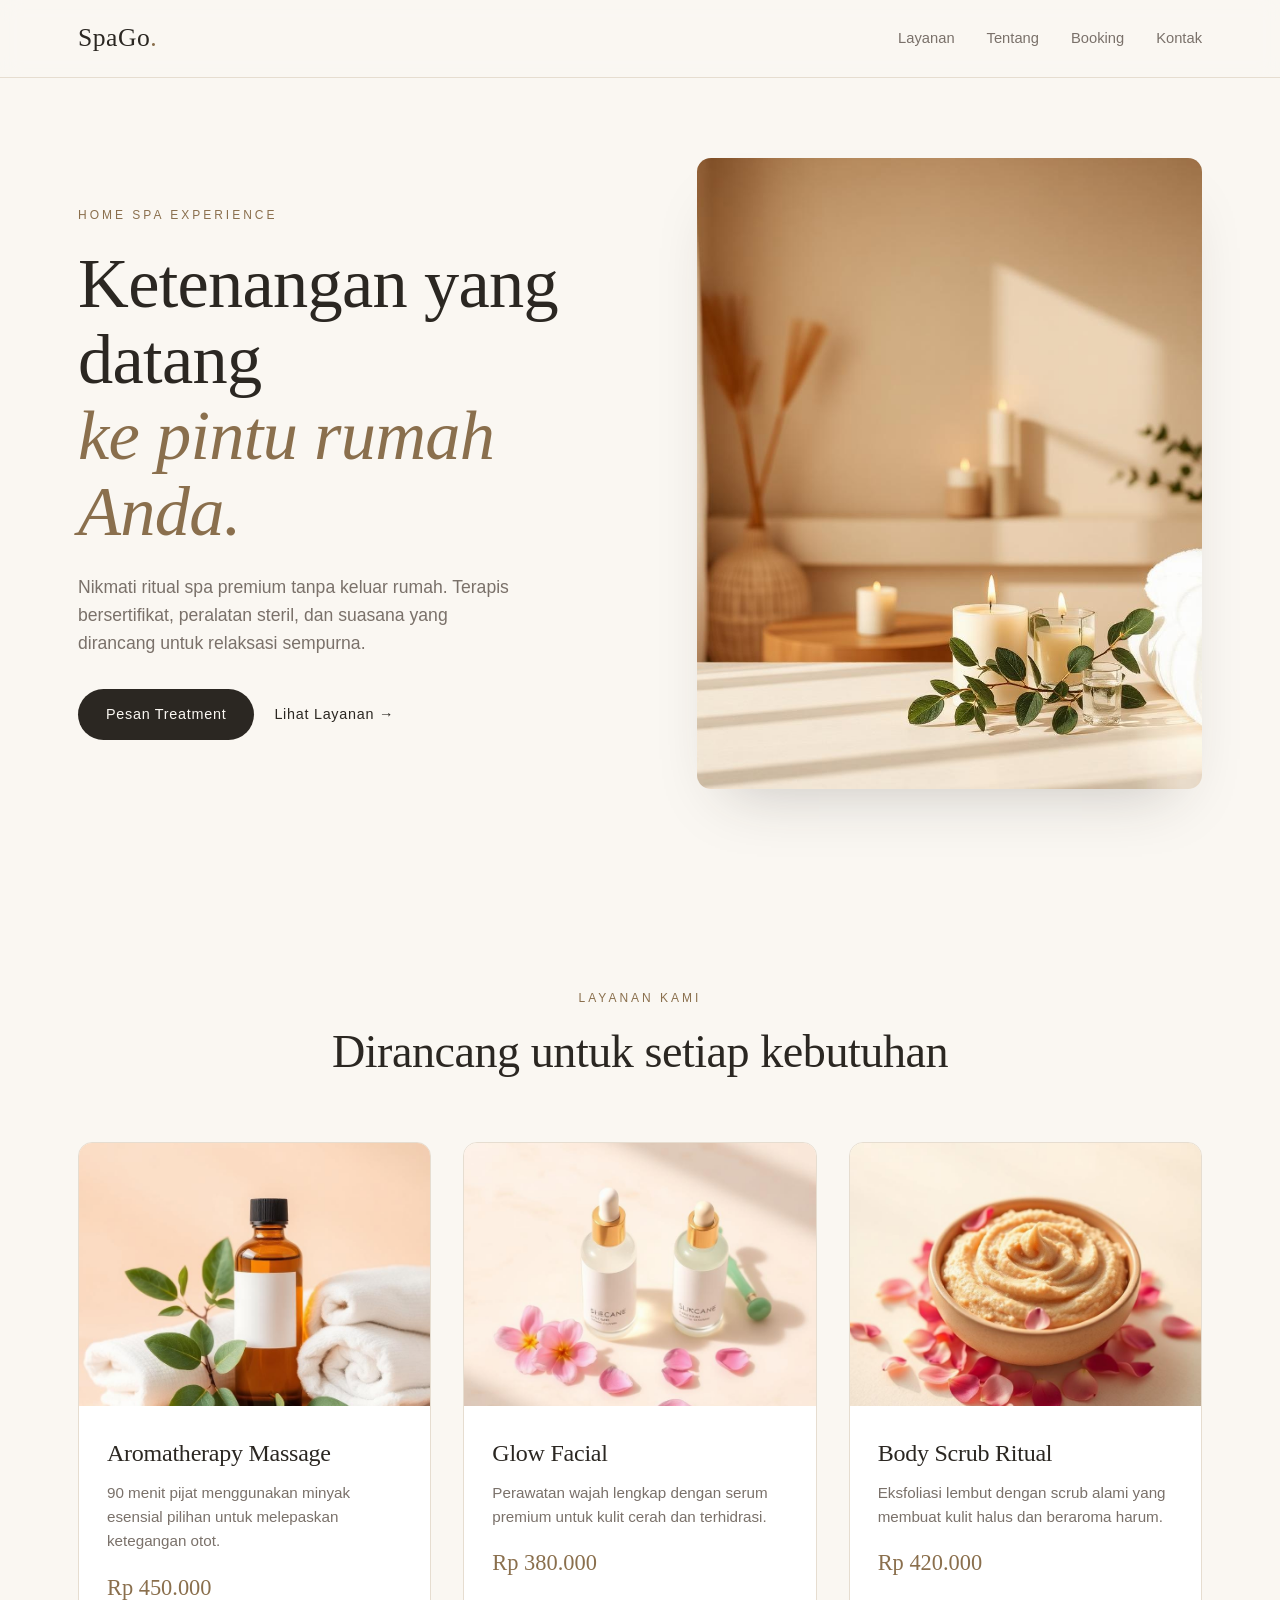
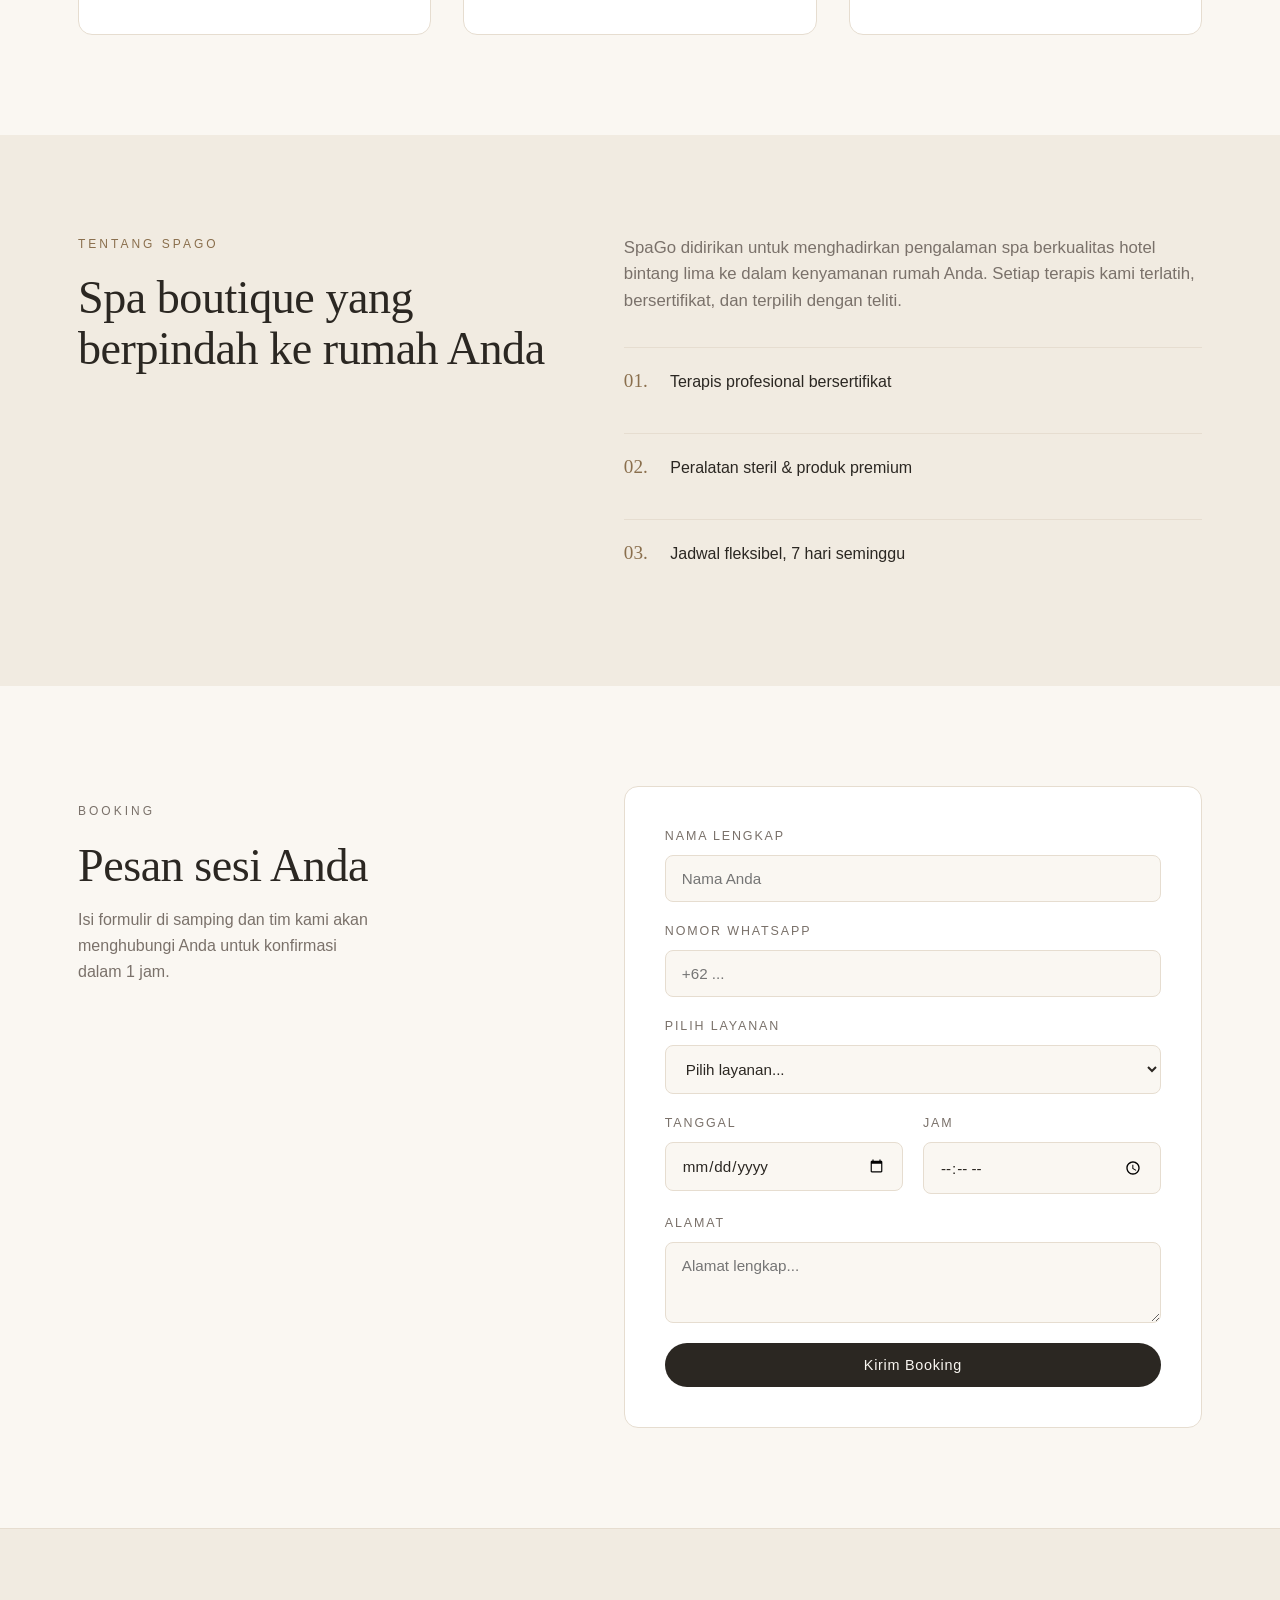
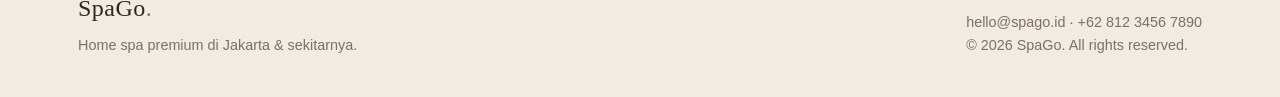
==== index.html @ 9f4ea94c "first commit" ====
<!doctype html>
<html lang="id">
  <head>
    <meta charset="UTF-8" />
    <meta name="viewport" content="width=device-width, initial-scale=1.0" />
    <title>SpaGo — Home Spa Booking</title>
    <meta
      name="description"
      content="Pesan layanan home spa premium langsung ke rumah Anda. Pijat, facial, dan body treatment oleh terapis profesional."
    />
    <link rel="stylesheet" href="styles.css" />
  </head>
  <body>
    <header class="nav">
      <div class="container nav__inner">
        <a href="#" class="brand">SpaGo<span>.</span></a>
        <nav class="nav__links">
          <a href="#services">Layanan</a>
          <a href="#about">Tentang</a>
          <a href="#booking">Booking</a>
          <a href="#contact">Kontak</a>
        </nav>
      </div>
    </header>

    <section class="hero">
      <div class="container hero__grid">
        <div class="hero__content">
          <p class="eyebrow">Home Spa Experience</p>
          <h1>Ketenangan yang datang<br /><em>ke pintu rumah Anda.</em></h1>
          <p class="lead">
            Nikmati ritual spa premium tanpa keluar rumah. Terapis
            bersertifikat, peralatan steril, dan suasana yang dirancang untuk
            relaksasi sempurna.
          </p>
          <div class="hero__cta">
            <a href="#booking" class="btn btn--primary">Pesan Treatment</a>
            <a href="#services" class="btn btn--link">Lihat Layanan →</a>
          </div>
        </div>
        <div class="hero__image">
          <img
            src="hero.jpg"
            alt="Suasana home spa elegan dengan handuk dan lilin"
          />
        </div>
      </div>
    </section>

    <section id="services" class="section">
      <div class="container">
        <div class="section__head">
          <p class="eyebrow">Layanan Kami</p>
          <h2>Dirancang untuk setiap kebutuhan</h2>
        </div>
        <div class="services">
          <article class="service">
            <img src="service-1.jpg" alt="Aromatherapy massage" />
            <div class="service__body">
              <h3>Aromatherapy Massage</h3>
              <p>
                90 menit pijat menggunakan minyak esensial pilihan untuk
                melepaskan ketegangan otot.
              </p>
              <span class="price">Rp 450.000</span>
            </div>
          </article>
          <article class="service">
            <img src="service-2.jpg" alt="Facial treatment" />
            <div class="service__body">
              <h3>Glow Facial</h3>
              <p>
                Perawatan wajah lengkap dengan serum premium untuk kulit cerah
                dan terhidrasi.
              </p>
              <span class="price">Rp 380.000</span>
            </div>
          </article>
          <article class="service">
            <img src="service-3.jpg" alt="Body scrub" />
            <div class="service__body">
              <h3>Body Scrub Ritual</h3>
              <p>
                Eksfoliasi lembut dengan scrub alami yang membuat kulit halus
                dan beraroma harum.
              </p>
              <span class="price">Rp 420.000</span>
            </div>
          </article>
        </div>
      </div>
    </section>

    <section id="about" class="section section--alt">
      <div class="container about">
        <div>
          <p class="eyebrow">Tentang SpaGo</p>
          <h2>Spa boutique yang berpindah ke rumah Anda</h2>
        </div>
        <div class="about__text">
          <p>
            SpaGo didirikan untuk menghadirkan pengalaman spa berkualitas hotel
            bintang lima ke dalam kenyamanan rumah Anda. Setiap terapis kami
            terlatih, bersertifikat, dan terpilih dengan teliti.
          </p>
          <ul class="features">
            <li><strong>01.</strong> Terapis profesional bersertifikat</li>
            <li><strong>02.</strong> Peralatan steril & produk premium</li>
            <li><strong>03.</strong> Jadwal fleksibel, 7 hari seminggu</li>
          </ul>
        </div>
      </div>
    </section>

    <section id="booking" class="section">
      <div class="container booking">
        <div class="booking__intro">
          <p class="eyebrow">Booking</p>
          <h2>Pesan sesi Anda</h2>
          <p>
            Isi formulir di samping dan tim kami akan menghubungi Anda untuk
            konfirmasi dalam 1 jam.
          </p>
        </div>
        <form
          class="booking__form"
          onsubmit="
            event.preventDefault();
            alert('Terima kasih! Booking Anda telah diterima.');
          "
        >
          <div class="field">
            <label for="name">Nama Lengkap</label>
            <input id="name" type="text" required placeholder="Nama Anda" />
          </div>
          <div class="field">
            <label for="phone">Nomor WhatsApp</label>
            <input id="phone" type="tel" required placeholder="+62 ..." />
          </div>
          <div class="field">
            <label for="service">Pilih Layanan</label>
            <select id="service" required>
              <option value="">Pilih layanan...</option>
              <option>Aromatherapy Massage</option>
              <option>Glow Facial</option>
              <option>Body Scrub Ritual</option>
            </select>
          </div>
          <div class="field-row">
            <div class="field">
              <label for="date">Tanggal</label>
              <input id="date" type="date" required />
            </div>
            <div class="field">
              <label for="time">Jam</label>
              <input id="time" type="time" required />
            </div>
          </div>
          <div class="field">
            <label for="address">Alamat</label>
            <textarea
              id="address"
              rows="3"
              required
              placeholder="Alamat lengkap..."
            ></textarea>
          </div>
          <button type="submit" class="btn btn--primary btn--full">
            Kirim Booking
          </button>
        </form>
      </div>
    </section>

    <footer id="contact" class="footer">
      <div class="container footer__inner">
        <div>
          <p class="brand">SpaGo<span>.</span></p>
          <p class="muted">Home spa premium di Jakarta & sekitarnya.</p>
        </div>
        <div class="muted">
          <p>hello@spago.id · +62 812 3456 7890</p>
          <p>© 2026 SpaGo. All rights reserved.</p>
        </div>
      </div>
    </footer>
  </body>
</html>
---- styles.css ----
:root{
  --bg:#faf7f2;
  --bg-alt:#f1ebe1;
  --ink:#2b2722;
  --muted:#7a716a;
  --accent:#8a6f4d;
  --line:#e6ddd0;
  --radius:14px;
}
*{box-sizing:border-box;margin:0;padding:0}
html{scroll-behavior:smooth}
body{
  font-family:'Karla',sans-serif;
  background:var(--bg);
  color:var(--ink);
  line-height:1.6;
  font-weight:300;
  -webkit-font-smoothing:antialiased;
}
img{max-width:100%;display:block}
a{color:inherit;text-decoration:none}
.container{max-width:1180px;margin:0 auto;padding:0 28px}

/* Typography */
h1,h2,h3{font-family:'Cormorant Garamond',serif;font-weight:500;letter-spacing:-.01em;color:var(--ink)}
h1{font-size:clamp(2.1rem,5.5vw,4.6rem);line-height:1.08;word-wrap:break-word}
h1 em{font-style:italic;color:var(--accent);font-weight:400}
h2{font-size:clamp(2rem,3.6vw,3rem);line-height:1.1;margin-bottom:.5rem}
h3{font-size:1.5rem;margin-bottom:.5rem}
.eyebrow{font-size:.75rem;letter-spacing:.25em;text-transform:uppercase;color:var(--accent);margin-bottom:1.2rem;font-weight:500}
.lead{font-size:1.1rem;color:var(--muted);margin:1.5rem 0 2rem;max-width:46ch}
.muted{color:var(--muted);font-size:.9rem}

/* Nav */
.nav{position:sticky;top:0;background:rgba(250,247,242,.85);backdrop-filter:blur(10px);border-bottom:1px solid var(--line);z-index:50}
.nav__inner{display:flex;align-items:center;justify-content:space-between;padding:18px 28px;gap:24px}
.brand{font-family:'Cormorant Garamond',serif;font-size:1.6rem;font-weight:500;letter-spacing:.02em}
.brand span{color:var(--accent)}
.nav__links{display:flex;gap:32px}
.nav__links a{font-size:.92rem;color:var(--muted);transition:color .2s}
.nav__links a:hover{color:var(--ink)}

/* Buttons */
.btn{display:inline-block;padding:14px 28px;border-radius:999px;font-size:.9rem;letter-spacing:.05em;font-weight:500;cursor:pointer;border:none;transition:all .25s ease;font-family:inherit}
.btn--primary{background:var(--ink);color:var(--bg)}
.btn--primary:hover{background:var(--accent);transform:translateY(-1px)}
.btn--ghost{background:transparent;border:1px solid var(--ink);color:var(--ink)}
.btn--ghost:hover{background:var(--ink);color:var(--bg)}
.btn--link{background:none;color:var(--ink);padding:14px 0}
.btn--link:hover{color:var(--accent)}
.btn--full{width:100%}

/* Hero */
.hero{padding:80px 0 100px}
.hero__grid{display:grid;grid-template-columns:1.1fr 1fr;gap:64px;align-items:center}
.hero__cta{display:flex;gap:20px;align-items:center;flex-wrap:wrap}
.hero__image img{border-radius:var(--radius);aspect-ratio:4/5;object-fit:cover;box-shadow:0 30px 60px -30px rgba(43,39,34,.25)}

/* Sections */
.section{padding:100px 0}
.section--alt{background:var(--bg-alt)}
.section__head{text-align:center;margin-bottom:64px}

/* Services */
.services{display:grid;grid-template-columns:repeat(3,1fr);gap:32px}
.service{background:#fff;border-radius:var(--radius);overflow:hidden;border:1px solid var(--line);transition:transform .3s ease,box-shadow .3s ease}
.service:hover{transform:translateY(-4px);box-shadow:0 20px 40px -20px rgba(43,39,34,.18)}
.service img{aspect-ratio:4/3;object-fit:cover}
.service__body{padding:28px}
.service__body p{color:var(--muted);font-size:.95rem;margin-bottom:1rem}
.price{font-family:'Cormorant Garamond',serif;font-size:1.4rem;color:var(--accent);font-weight:500}

/* About */
.about{display:grid;grid-template-columns:1fr 1.2fr;gap:64px;align-items:start}
.about__text p{color:var(--muted);margin-bottom:2rem;font-size:1.05rem}
.features{list-style:none;display:flex;flex-direction:column;gap:18px}
.features li{padding:18px 0;border-top:1px solid var(--line);font-size:1rem}
.features strong{color:var(--accent);font-family:'Cormorant Garamond',serif;font-size:1.2rem;margin-right:18px;font-weight:500}

/* Booking */
.booking{display:grid;grid-template-columns:1fr 1.2fr;gap:64px;align-items:start}
.booking__intro p{color:var(--muted);max-width:34ch;margin-top:1rem}
.booking__form{background:#fff;padding:40px;border-radius:var(--radius);border:1px solid var(--line);display:flex;flex-direction:column;gap:20px}
.field{display:flex;flex-direction:column;gap:8px}
.field label{font-size:.78rem;letter-spacing:.15em;text-transform:uppercase;color:var(--muted);font-weight:500}
.field input,.field select,.field textarea{
  padding:14px 16px;border:1px solid var(--line);border-radius:8px;
  font-family:inherit;font-size:.95rem;background:var(--bg);color:var(--ink);
  transition:border-color .2s;
}
.field input:focus,.field select:focus,.field textarea:focus{outline:none;border-color:var(--accent)}
.field-row{display:grid;grid-template-columns:1fr 1fr;gap:20px}

/* Footer */
.footer{padding:60px 0 40px;border-top:1px solid var(--line);background:var(--bg-alt)}
.footer__inner{display:flex;justify-content:space-between;gap:32px;flex-wrap:wrap;align-items:end}
.footer .brand{font-size:1.5rem;margin-bottom:6px}

/* Responsive */
@media (max-width:860px){
  .nav__links{display:none}
  .hero{padding:50px 0 70px}
  .hero__grid,.about,.booking{grid-template-columns:1fr;gap:40px}
  .hero__image{order:-1}
  .services{grid-template-columns:1fr}
  .section{padding:70px 0}
  .booking__form{padding:28px}
  .field-row{grid-template-columns:1fr}
}
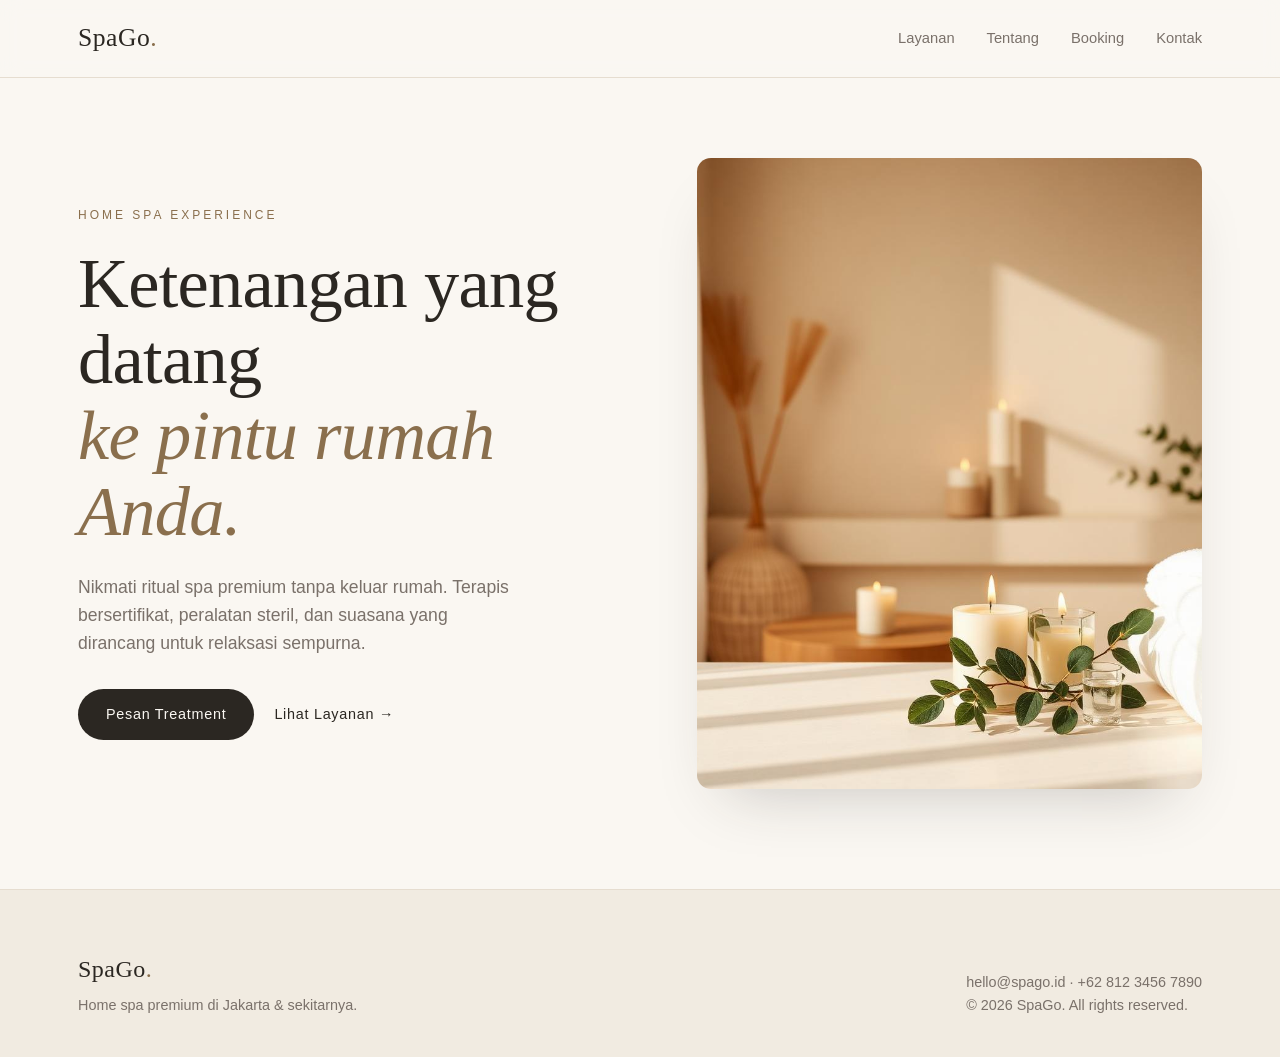
==== commit 2f2e0870: "udah di pisah pisah in" ====
--- a/index.html
+++ b/index.html
@@ -1,28 +1,23 @@
 <!doctype html>
-<html lang="id">
+<html lang="en">
   <head>
     <meta charset="UTF-8" />
     <meta name="viewport" content="width=device-width, initial-scale=1.0" />
-    <title>SpaGo — Home Spa Booking</title>
-    <meta
-      name="description"
-      content="Pesan layanan home spa premium langsung ke rumah Anda. Pijat, facial, dan body treatment oleh terapis profesional."
-    />
+    <title>SpaGo — Home</title>
     <link rel="stylesheet" href="styles.css" />
   </head>
+  <header class="nav">
+    <div class="container nav__inner">
+      <a href="#" class="brand">SpaGo<span>.</span></a>
+      <nav class="nav__links">
+        <a href="#services">Layanan</a>
+        <a href="#about">Tentang</a>
+        <a href="#booking">Booking</a>
+        <a href="#contact">Kontak</a>
+      </nav>
+    </div>
+  </header>
   <body>
-    <header class="nav">
-      <div class="container nav__inner">
-        <a href="#" class="brand">SpaGo<span>.</span></a>
-        <nav class="nav__links">
-          <a href="#services">Layanan</a>
-          <a href="#about">Tentang</a>
-          <a href="#booking">Booking</a>
-          <a href="#contact">Kontak</a>
-        </nav>
-      </div>
-    </header>
-
     <section class="hero">
       <div class="container hero__grid">
         <div class="hero__content">
@@ -47,130 +42,9 @@
       </div>
     </section>
 
-    <section id="services" class="section">
-      <div class="container">
-        <div class="section__head">
-          <p class="eyebrow">Layanan Kami</p>
-          <h2>Dirancang untuk setiap kebutuhan</h2>
-        </div>
-        <div class="services">
-          <article class="service">
-            <img src="service-1.jpg" alt="Aromatherapy massage" />
-            <div class="service__body">
-              <h3>Aromatherapy Massage</h3>
-              <p>
-                90 menit pijat menggunakan minyak esensial pilihan untuk
-                melepaskan ketegangan otot.
-              </p>
-              <span class="price">Rp 450.000</span>
-            </div>
-          </article>
-          <article class="service">
-            <img src="service-2.jpg" alt="Facial treatment" />
-            <div class="service__body">
-              <h3>Glow Facial</h3>
-              <p>
-                Perawatan wajah lengkap dengan serum premium untuk kulit cerah
-                dan terhidrasi.
-              </p>
-              <span class="price">Rp 380.000</span>
-            </div>
-          </article>
-          <article class="service">
-            <img src="service-3.jpg" alt="Body scrub" />
-            <div class="service__body">
-              <h3>Body Scrub Ritual</h3>
-              <p>
-                Eksfoliasi lembut dengan scrub alami yang membuat kulit halus
-                dan beraroma harum.
-              </p>
-              <span class="price">Rp 420.000</span>
-            </div>
-          </article>
-        </div>
-      </div>
-    </section>
+    
 
-    <section id="about" class="section section--alt">
-      <div class="container about">
-        <div>
-          <p class="eyebrow">Tentang SpaGo</p>
-          <h2>Spa boutique yang berpindah ke rumah Anda</h2>
-        </div>
-        <div class="about__text">
-          <p>
-            SpaGo didirikan untuk menghadirkan pengalaman spa berkualitas hotel
-            bintang lima ke dalam kenyamanan rumah Anda. Setiap terapis kami
-            terlatih, bersertifikat, dan terpilih dengan teliti.
-          </p>
-          <ul class="features">
-            <li><strong>01.</strong> Terapis profesional bersertifikat</li>
-            <li><strong>02.</strong> Peralatan steril & produk premium</li>
-            <li><strong>03.</strong> Jadwal fleksibel, 7 hari seminggu</li>
-          </ul>
-        </div>
-      </div>
-    </section>
-
-    <section id="booking" class="section">
-      <div class="container booking">
-        <div class="booking__intro">
-          <p class="eyebrow">Booking</p>
-          <h2>Pesan sesi Anda</h2>
-          <p>
-            Isi formulir di samping dan tim kami akan menghubungi Anda untuk
-            konfirmasi dalam 1 jam.
-          </p>
-        </div>
-        <form
-          class="booking__form"
-          onsubmit="
-            event.preventDefault();
-            alert('Terima kasih! Booking Anda telah diterima.');
-          "
-        >
-          <div class="field">
-            <label for="name">Nama Lengkap</label>
-            <input id="name" type="text" required placeholder="Nama Anda" />
-          </div>
-          <div class="field">
-            <label for="phone">Nomor WhatsApp</label>
-            <input id="phone" type="tel" required placeholder="+62 ..." />
-          </div>
-          <div class="field">
-            <label for="service">Pilih Layanan</label>
-            <select id="service" required>
-              <option value="">Pilih layanan...</option>
-              <option>Aromatherapy Massage</option>
-              <option>Glow Facial</option>
-              <option>Body Scrub Ritual</option>
-            </select>
-          </div>
-          <div class="field-row">
-            <div class="field">
-              <label for="date">Tanggal</label>
-              <input id="date" type="date" required />
-            </div>
-            <div class="field">
-              <label for="time">Jam</label>
-              <input id="time" type="time" required />
-            </div>
-          </div>
-          <div class="field">
-            <label for="address">Alamat</label>
-            <textarea
-              id="address"
-              rows="3"
-              required
-              placeholder="Alamat lengkap..."
-            ></textarea>
-          </div>
-          <button type="submit" class="btn btn--primary btn--full">
-            Kirim Booking
-          </button>
-        </form>
-      </div>
-    </section>
+    
 
     <footer id="contact" class="footer">
       <div class="container footer__inner">
--- a/styles.css
+++ b/styles.css
@@ -17,84 +17,293 @@
   font-weight:300;
   -webkit-font-smoothing:antialiased;
 }
-img{max-width:100%;display:block}
-a{color:inherit;text-decoration:none}
-.container{max-width:1180px;margin:0 auto;padding:0 28px}
+img{
+  max-width:100%;display:block;
+}
+a{
+  color:inherit;text-decoration:none;
+}
+.container{
+  max-width:1180px;margin:0 auto;padding:0 28px;
+}
 
 /* Typography */
-h1,h2,h3{font-family:'Cormorant Garamond',serif;font-weight:500;letter-spacing:-.01em;color:var(--ink)}
-h1{font-size:clamp(2.1rem,5.5vw,4.6rem);line-height:1.08;word-wrap:break-word}
-h1 em{font-style:italic;color:var(--accent);font-weight:400}
-h2{font-size:clamp(2rem,3.6vw,3rem);line-height:1.1;margin-bottom:.5rem}
-h3{font-size:1.5rem;margin-bottom:.5rem}
-.eyebrow{font-size:.75rem;letter-spacing:.25em;text-transform:uppercase;color:var(--accent);margin-bottom:1.2rem;font-weight:500}
-.lead{font-size:1.1rem;color:var(--muted);margin:1.5rem 0 2rem;max-width:46ch}
-.muted{color:var(--muted);font-size:.9rem}
+h1,h2,h3{
+  font-family:'Cormorant Garamond',serif;
+  font-weight:500;letter-spacing:-.01em;
+  color:var(--ink);
+}
+h1{
+  font-size:clamp(2.1rem,5.5vw,4.6rem);
+  line-height:1.08;
+  word-wrap:break-word;
+}
+h1 em{
+  font-style:italic;color:var(--accent);
+  font-weight:400;
+}
+h2{
+  font-size:clamp(2rem,3.6vw,3rem);
+  line-height:1.1;
+  margin-bottom:.5rem;
+}
+h3{
+  font-size:1.5rem;
+  margin-bottom:.5rem;
+}
+.eyebrow{font-size:.75rem;
+  letter-spacing:.25em;text-transform:uppercase;color:var(--accent);margin-bottom:1.2rem;
+  font-weight:500;
+}
+.lead{
+  font-size:1.1rem;
+  color:var(--muted);
+  margin:1.5rem 0 2rem;
+  max-width:46ch;
+}
+.muted{color:var(--muted);
+  font-size:.9rem;
+}
 
 /* Nav */
-.nav{position:sticky;top:0;background:rgba(250,247,242,.85);backdrop-filter:blur(10px);border-bottom:1px solid var(--line);z-index:50}
-.nav__inner{display:flex;align-items:center;justify-content:space-between;padding:18px 28px;gap:24px}
-.brand{font-family:'Cormorant Garamond',serif;font-size:1.6rem;font-weight:500;letter-spacing:.02em}
-.brand span{color:var(--accent)}
-.nav__links{display:flex;gap:32px}
-.nav__links a{font-size:.92rem;color:var(--muted);transition:color .2s}
-.nav__links a:hover{color:var(--ink)}
+.nav{
+  position:sticky;
+  top:0;background:rgba(250,247,242,.85);
+  backdrop-filter:blur(10px);
+  border-bottom:1px solid var(--line);
+  z-index:50;
+}
+.nav__inner{display:flex;
+  align-items:center;
+  justify-content:space-between;
+  padding:18px 28px;gap:24px;
+}
+.brand{
+  font-family:'Cormorant Garamond',serif;
+  font-size:1.6rem;font-weight:500;
+  letter-spacing:.02em;
+}
+.brand span{
+  color:var(--accent);
+}
+.nav__links{
+  display:flex;gap:32px;
+}
+.nav__links a{
+  font-size:.92rem;
+  color:var(--muted);
+  transition:color .2s;
+}
+.nav__links a:hover{
+  color:var(--ink);
+}
 
 /* Buttons */
-.btn{display:inline-block;padding:14px 28px;border-radius:999px;font-size:.9rem;letter-spacing:.05em;font-weight:500;cursor:pointer;border:none;transition:all .25s ease;font-family:inherit}
-.btn--primary{background:var(--ink);color:var(--bg)}
-.btn--primary:hover{background:var(--accent);transform:translateY(-1px)}
-.btn--ghost{background:transparent;border:1px solid var(--ink);color:var(--ink)}
-.btn--ghost:hover{background:var(--ink);color:var(--bg)}
-.btn--link{background:none;color:var(--ink);padding:14px 0}
-.btn--link:hover{color:var(--accent)}
-.btn--full{width:100%}
+.btn{
+  display:inline-block;
+  padding:14px 28px;
+  border-radius:999px;
+  font-size:.9rem;
+  letter-spacing:.05em;
+  font-weight:500;
+  cursor:pointer;
+  border:none;
+  transition:all .25s ease;
+  font-family:inherit;
+}
+.btn--primary{
+  background:var(--ink);
+  color:var(--bg);
+}
+.btn--primary:hover{
+  background:var(--accent);transform:translateY(-1px);
+}
+.btn--ghost{
+  background:transparent;
+  border:1px solid var(--ink);
+  color:var(--ink);
+}
+.btn--ghost:hover{
+  background:var(--ink);
+  color:var(--bg);
+}
+.btn--link{
+  background:none;color:var(--ink);
+  padding:14px 0;
+}
+.btn--link:hover{
+  color:var(--accent);
+}
+.btn--full{
+  width:100%;
+}
 
 /* Hero */
-.hero{padding:80px 0 100px}
-.hero__grid{display:grid;grid-template-columns:1.1fr 1fr;gap:64px;align-items:center}
-.hero__cta{display:flex;gap:20px;align-items:center;flex-wrap:wrap}
-.hero__image img{border-radius:var(--radius);aspect-ratio:4/5;object-fit:cover;box-shadow:0 30px 60px -30px rgba(43,39,34,.25)}
+.hero{
+  padding:80px 0 100px;
+}
+.hero__grid{
+  display:grid;
+  grid-template-columns:1.1fr 1fr;
+  gap:64px;
+  align-items:center;
+}
+.hero__cta{
+  display:flex;
+  gap:20px;
+  align-items:center;
+  flex-wrap:wrap;
+}
+.hero__image img{
+  border-radius:var(--radius);
+  aspect-ratio:4/5;
+  object-fit:cover;
+  box-shadow:0 30px 60px -30px rgba(43,39,34,.25);
+}
 
 /* Sections */
-.section{padding:100px 0}
-.section--alt{background:var(--bg-alt)}
-.section__head{text-align:center;margin-bottom:64px}
+.section{
+  padding:100px 0;
+}
+.section--alt{
+  background:var(--bg-alt);
+}
+.section__head{
+  text-align:center;margin-bottom:64px;
+}
 
 /* Services */
-.services{display:grid;grid-template-columns:repeat(3,1fr);gap:32px}
-.service{background:#fff;border-radius:var(--radius);overflow:hidden;border:1px solid var(--line);transition:transform .3s ease,box-shadow .3s ease}
-.service:hover{transform:translateY(-4px);box-shadow:0 20px 40px -20px rgba(43,39,34,.18)}
-.service img{aspect-ratio:4/3;object-fit:cover}
-.service__body{padding:28px}
-.service__body p{color:var(--muted);font-size:.95rem;margin-bottom:1rem}
-.price{font-family:'Cormorant Garamond',serif;font-size:1.4rem;color:var(--accent);font-weight:500}
+.services{
+  display:grid;
+  grid-template-columns:repeat(3,1fr);
+  gap:32px;
+}
+.service{background:#fff;
+  border-radius:var(--radius);
+  overflow:hidden;
+  border:1px solid var(--line);
+  transition:transform .3s ease,box-shadow .3s ease;
+}
+.service:hover{
+  transform:translateY(-4px);
+  box-shadow:0 20px 40px -20px rgba(43,39,34,.18);
+}
+.service img{
+  aspect-ratio:4/3;
+  object-fit:cover;
+}
+.service__body{
+  padding:28px;
+}
+.service__body p{
+  color:var(--muted);
+  font-size:.95rem;
+  margin-bottom:1rem;
+}
+.price{
+  font-family:'Cormorant Garamond',serif;
+  font-size:1.4rem;
+  color:var(--accent);
+  font-weight:500;
+}
 
 /* About */
-.about{display:grid;grid-template-columns:1fr 1.2fr;gap:64px;align-items:start}
-.about__text p{color:var(--muted);margin-bottom:2rem;font-size:1.05rem}
-.features{list-style:none;display:flex;flex-direction:column;gap:18px}
-.features li{padding:18px 0;border-top:1px solid var(--line);font-size:1rem}
-.features strong{color:var(--accent);font-family:'Cormorant Garamond',serif;font-size:1.2rem;margin-right:18px;font-weight:500}
+.about{
+  display:grid;
+  grid-template-columns:1fr 1.2fr;
+  gap:64px;
+  align-items:start;
+}
+.about__text p{
+  color:var(--muted);
+  margin-bottom:2rem;
+  font-size:1.05rem
+}
+.features{
+  list-style:none;
+  display:flex;
+  flex-direction:column;
+  gap:18px;
+}
+.features li{
+  padding:18px 0;
+  border-top:1px solid var(--line);
+  font-size:1rem;
+}
+.features strong{
+  color:var(--accent);
+  font-family:'Cormorant Garamond',serif;
+  font-size:1.2rem;
+  margin-right:18px;
+  font-weight:500;
+}
 
 /* Booking */
-.booking{display:grid;grid-template-columns:1fr 1.2fr;gap:64px;align-items:start}
-.booking__intro p{color:var(--muted);max-width:34ch;margin-top:1rem}
-.booking__form{background:#fff;padding:40px;border-radius:var(--radius);border:1px solid var(--line);display:flex;flex-direction:column;gap:20px}
-.field{display:flex;flex-direction:column;gap:8px}
-.field label{font-size:.78rem;letter-spacing:.15em;text-transform:uppercase;color:var(--muted);font-weight:500}
+.booking{
+  display:grid;
+  grid-template-columns:1fr 1.2fr;
+  gap:64px;
+  align-items:start;
+}
+.booking__intro p{
+  color:var(--muted);
+  max-width:34ch;
+  margin-top:1rem;
+}
+.booking__form{
+  background:#fff;
+  padding:40px;
+  border-radius:var(--radius);
+  border:1px solid var(--line);
+  display:flex;
+  flex-direction:column;
+  gap:20px;
+}
+.field{
+  display:flex;
+  flex-direction:column;
+  gap:8px;
+}
+.field label{
+  font-size:.78rem;
+  letter-spacing:.15em;
+  text-transform:uppercase;
+  color:var(--muted);
+  font-weight:500;
+}
 .field input,.field select,.field textarea{
-  padding:14px 16px;border:1px solid var(--line);border-radius:8px;
-  font-family:inherit;font-size:.95rem;background:var(--bg);color:var(--ink);
+  padding:14px 16px;
+  border:1px solid var(--line);
+  border-radius:8px;
+  font-family:inherit;
+  font-size:.95rem;
+  background:var(--bg);
+  color:var(--ink);
   transition:border-color .2s;
 }
-.field input:focus,.field select:focus,.field textarea:focus{outline:none;border-color:var(--accent)}
-.field-row{display:grid;grid-template-columns:1fr 1fr;gap:20px}
+.field input:focus,.field select:focus,.field textarea:focus{
+  outline:none;
+  border-color:var(--accent)
+}
+.field-row{display:grid;
+  grid-template-columns:1fr 1fr;
+  gap:20px;
+}
 
 /* Footer */
-.footer{padding:60px 0 40px;border-top:1px solid var(--line);background:var(--bg-alt)}
-.footer__inner{display:flex;justify-content:space-between;gap:32px;flex-wrap:wrap;align-items:end}
-.footer .brand{font-size:1.5rem;margin-bottom:6px}
+.footer{padding:60px 0 40px;
+  border-top:1px solid var(--line);
+  background:var(--bg-alt);
+}
+.footer__inner{
+  display:flex;
+  justify-content:space-between;
+  gap:32px;flex-wrap:wrap;
+  align-items:end;
+}
+.footer .brand{font-size:1.5rem;
+  margin-bottom:6px;
+}
 
 /* Responsive */
 @media (max-width:860px){
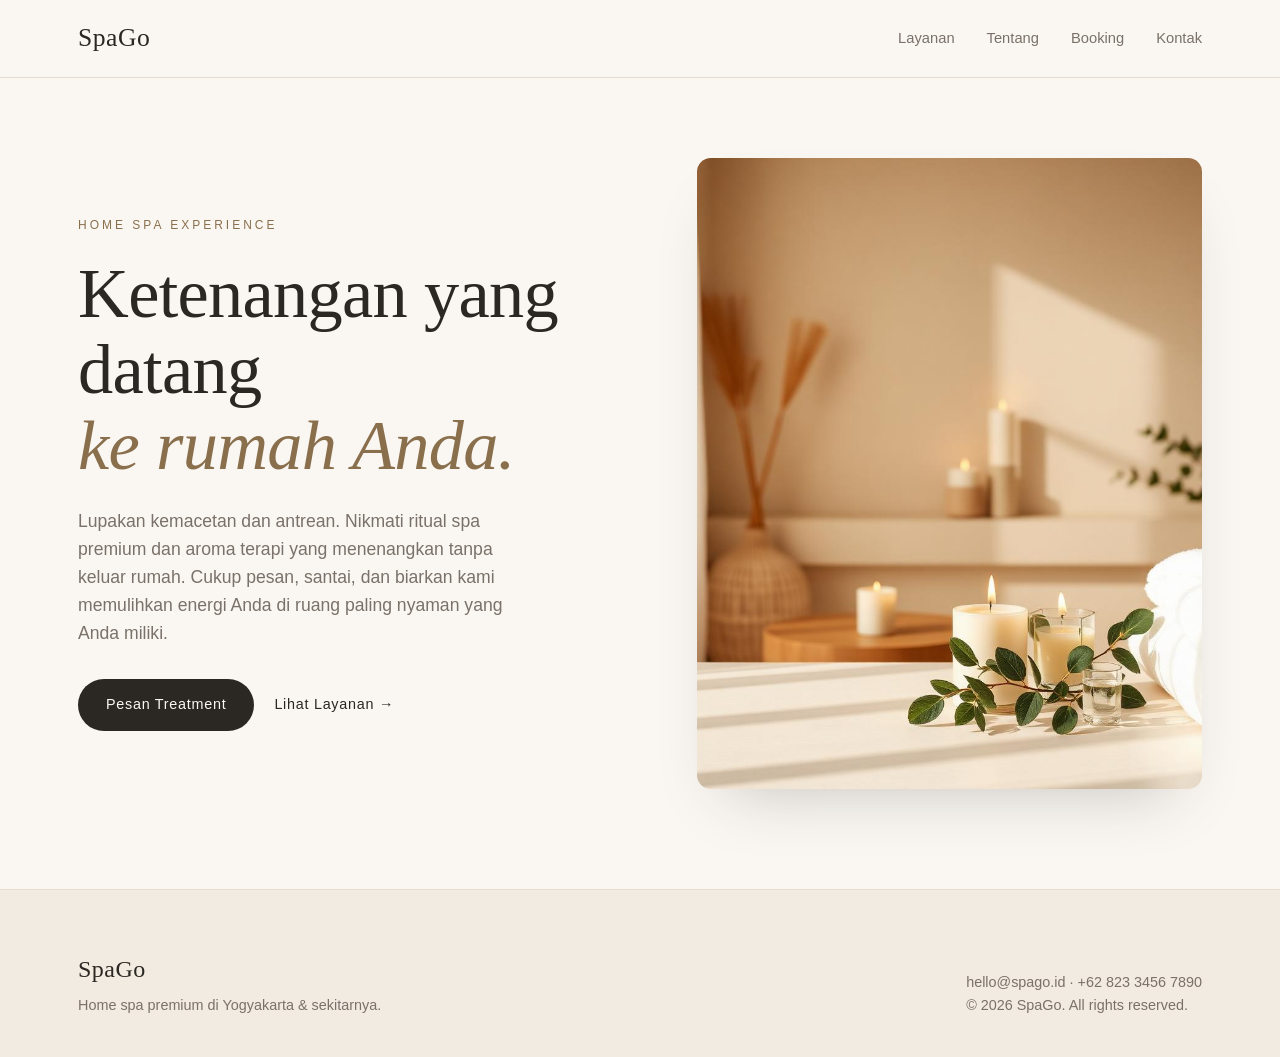
==== commit 906e6ee0: "udah bisa ke jumlah Co-authored-by: Copilot <copilot@github.com>" ====
--- a/index.html
+++ b/index.html
@@ -8,11 +8,11 @@
   </head>
   <header class="nav">
     <div class="container nav__inner">
-      <a href="#" class="brand">SpaGo<span>.</span></a>
+      <a href="index.html" class="brand">SpaGo</a>
       <nav class="nav__links">
-        <a href="#services">Layanan</a>
-        <a href="#about">Tentang</a>
-        <a href="#booking">Booking</a>
+        <a href="layanan.html">Layanan</a>
+        <a href="tentang.html">Tentang</a>
+        <a href="booking.php">Booking</a>
         <a href="#contact">Kontak</a>
       </nav>
     </div>
@@ -22,15 +22,13 @@
       <div class="container hero__grid">
         <div class="hero__content">
           <p class="eyebrow">Home Spa Experience</p>
-          <h1>Ketenangan yang datang<br /><em>ke pintu rumah Anda.</em></h1>
+          <h1>Ketenangan yang datang<br /><em>ke rumah Anda.</em></h1>
           <p class="lead">
-            Nikmati ritual spa premium tanpa keluar rumah. Terapis
-            bersertifikat, peralatan steril, dan suasana yang dirancang untuk
-            relaksasi sempurna.
+            Lupakan kemacetan dan antrean. Nikmati ritual spa premium dan aroma terapi yang menenangkan tanpa keluar rumah. Cukup pesan, santai, dan biarkan kami memulihkan energi Anda di ruang paling nyaman yang Anda miliki.
           </p>
           <div class="hero__cta">
-            <a href="#booking" class="btn btn--primary">Pesan Treatment</a>
-            <a href="#services" class="btn btn--link">Lihat Layanan →</a>
+            <a href="booking.php" class="btn btn--primary">Pesan Treatment</a>
+            <a href="layanan.html" class="btn btn--link">Lihat Layanan →</a>
           </div>
         </div>
         <div class="hero__image">
@@ -41,19 +39,14 @@
         </div>
       </div>
     </section>
-
-    
-
-    
-
     <footer id="contact" class="footer">
       <div class="container footer__inner">
         <div>
-          <p class="brand">SpaGo<span>.</span></p>
-          <p class="muted">Home spa premium di Jakarta & sekitarnya.</p>
+          <p class="brand">SpaGo</p>
+          <p class="muted">Home spa premium di Yogyakarta & sekitarnya.</p>
         </div>
         <div class="muted">
-          <p>hello@spago.id · +62 812 3456 7890</p>
+          <p>hello@spago.id · +62 823 3456 7890</p>
           <p>© 2026 SpaGo. All rights reserved.</p>
         </div>
       </div>
--- a/styles.css
+++ b/styles.css
@@ -77,11 +77,13 @@
   align-items:center;
   justify-content:space-between;
   padding:18px 28px;gap:24px;
+  text-decoration: none;
 }
 .brand{
   font-family:'Cormorant Garamond',serif;
   font-size:1.6rem;font-weight:500;
   letter-spacing:.02em;
+  text-decoration: none;
 }
 .brand span{
   color:var(--accent);
@@ -178,7 +180,8 @@
   grid-template-columns:repeat(3,1fr);
   gap:32px;
 }
-.service{background:#fff;
+.service{
+  background:#fff;
   border-radius:var(--radius);
   overflow:hidden;
   border:1px solid var(--line);
@@ -316,3 +319,7 @@
   .booking__form{padding:28px}
   .field-row{grid-template-columns:1fr}
 }
+.card-text{
+  width: 250px;
+  text-align: center;
+}
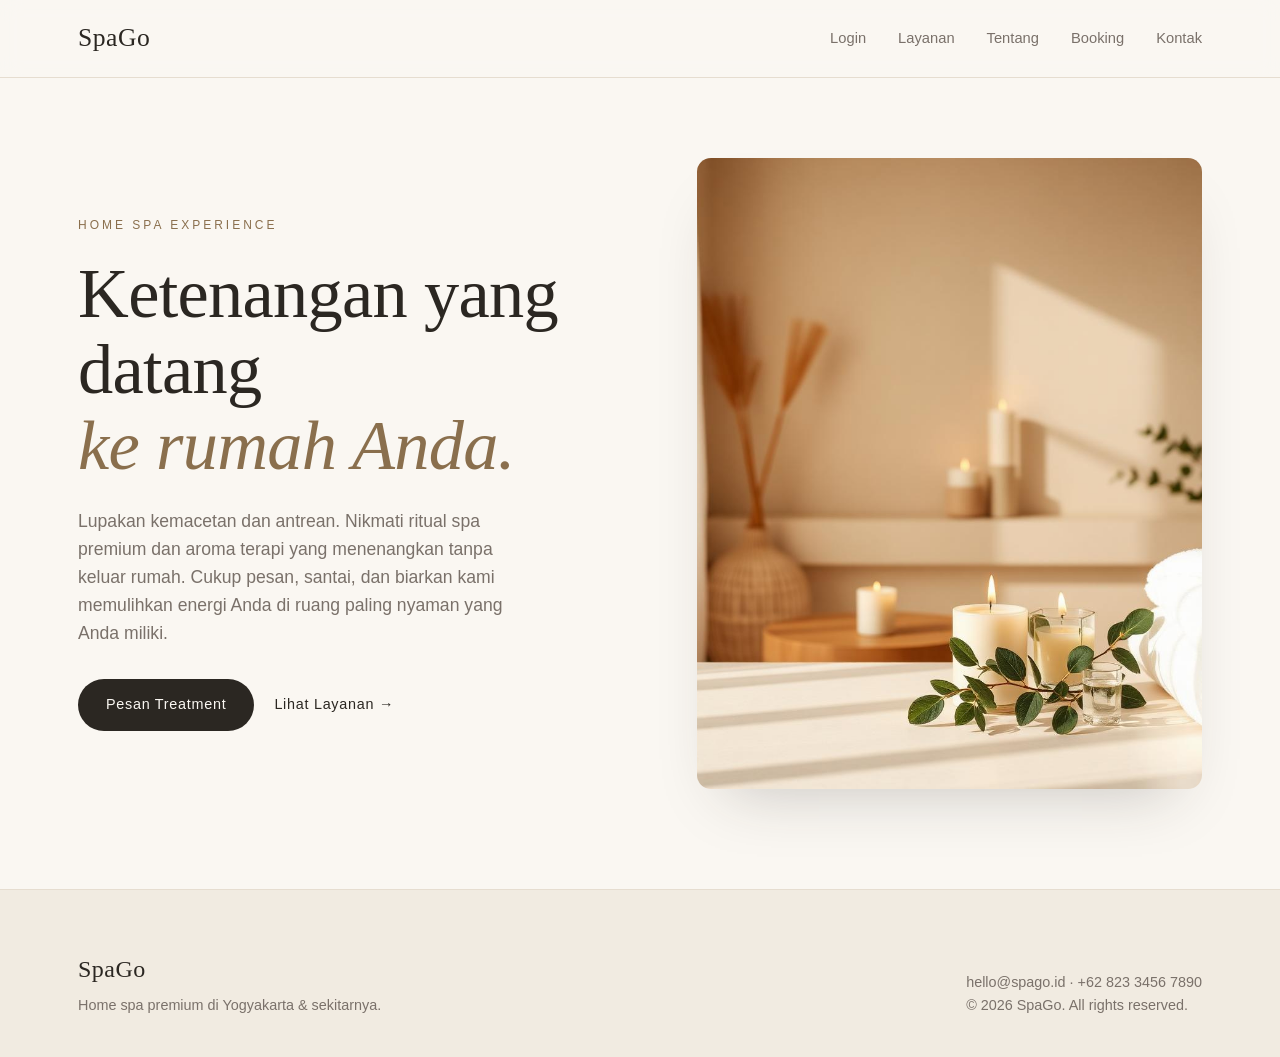
==== commit ab792e45: "bikin login sama sesi" ====
--- a/index.html
+++ b/index.html
@@ -10,6 +10,7 @@
     <div class="container nav__inner">
       <a href="index.html" class="brand">SpaGo</a>
       <nav class="nav__links">
+        <a href="login.php">Login</a>
         <a href="layanan.html">Layanan</a>
         <a href="tentang.html">Tentang</a>
         <a href="booking.php">Booking</a>
--- a/styles.css
+++ b/styles.css
@@ -322,4 +322,10 @@
 .card-text{
   width: 250px;
   text-align: center;
+}
+.login{
+  border: 2px solid #ccc;
+  padding: 20px;
+  max-width: 400px;
+  margin: 0 auto;
 }
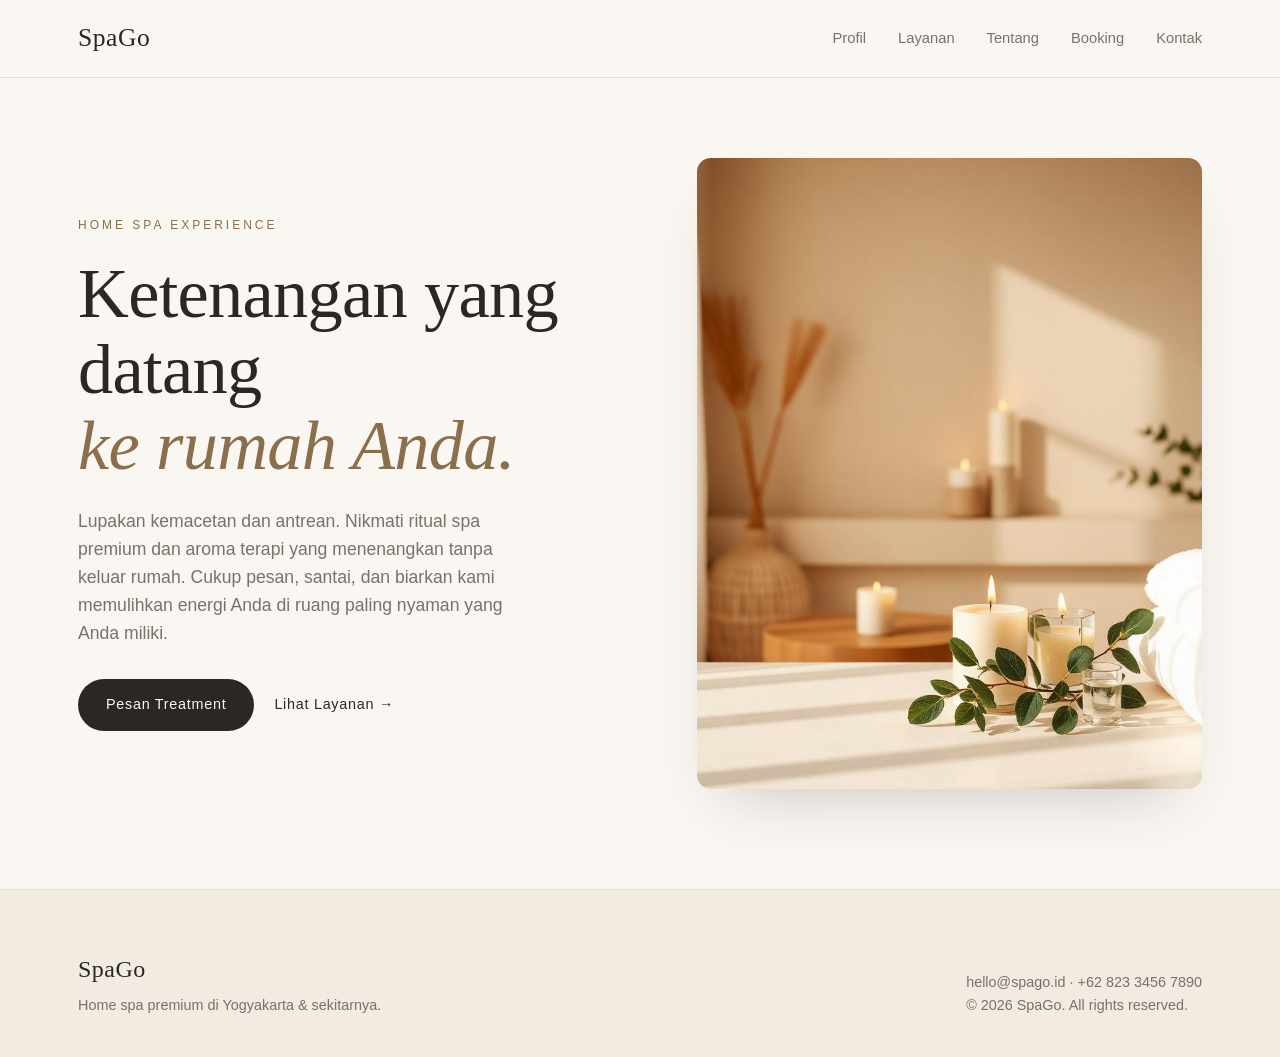
==== commit 5ff496fa: "nyicil" ====
--- a/index.html
+++ b/index.html
@@ -10,7 +10,7 @@
     <div class="container nav__inner">
       <a href="index.html" class="brand">SpaGo</a>
       <nav class="nav__links">
-        <a href="login.php">Login</a>
+        <a href="profile.php">Profil</a>
         <a href="layanan.html">Layanan</a>
         <a href="tentang.html">Tentang</a>
         <a href="booking.php">Booking</a>
